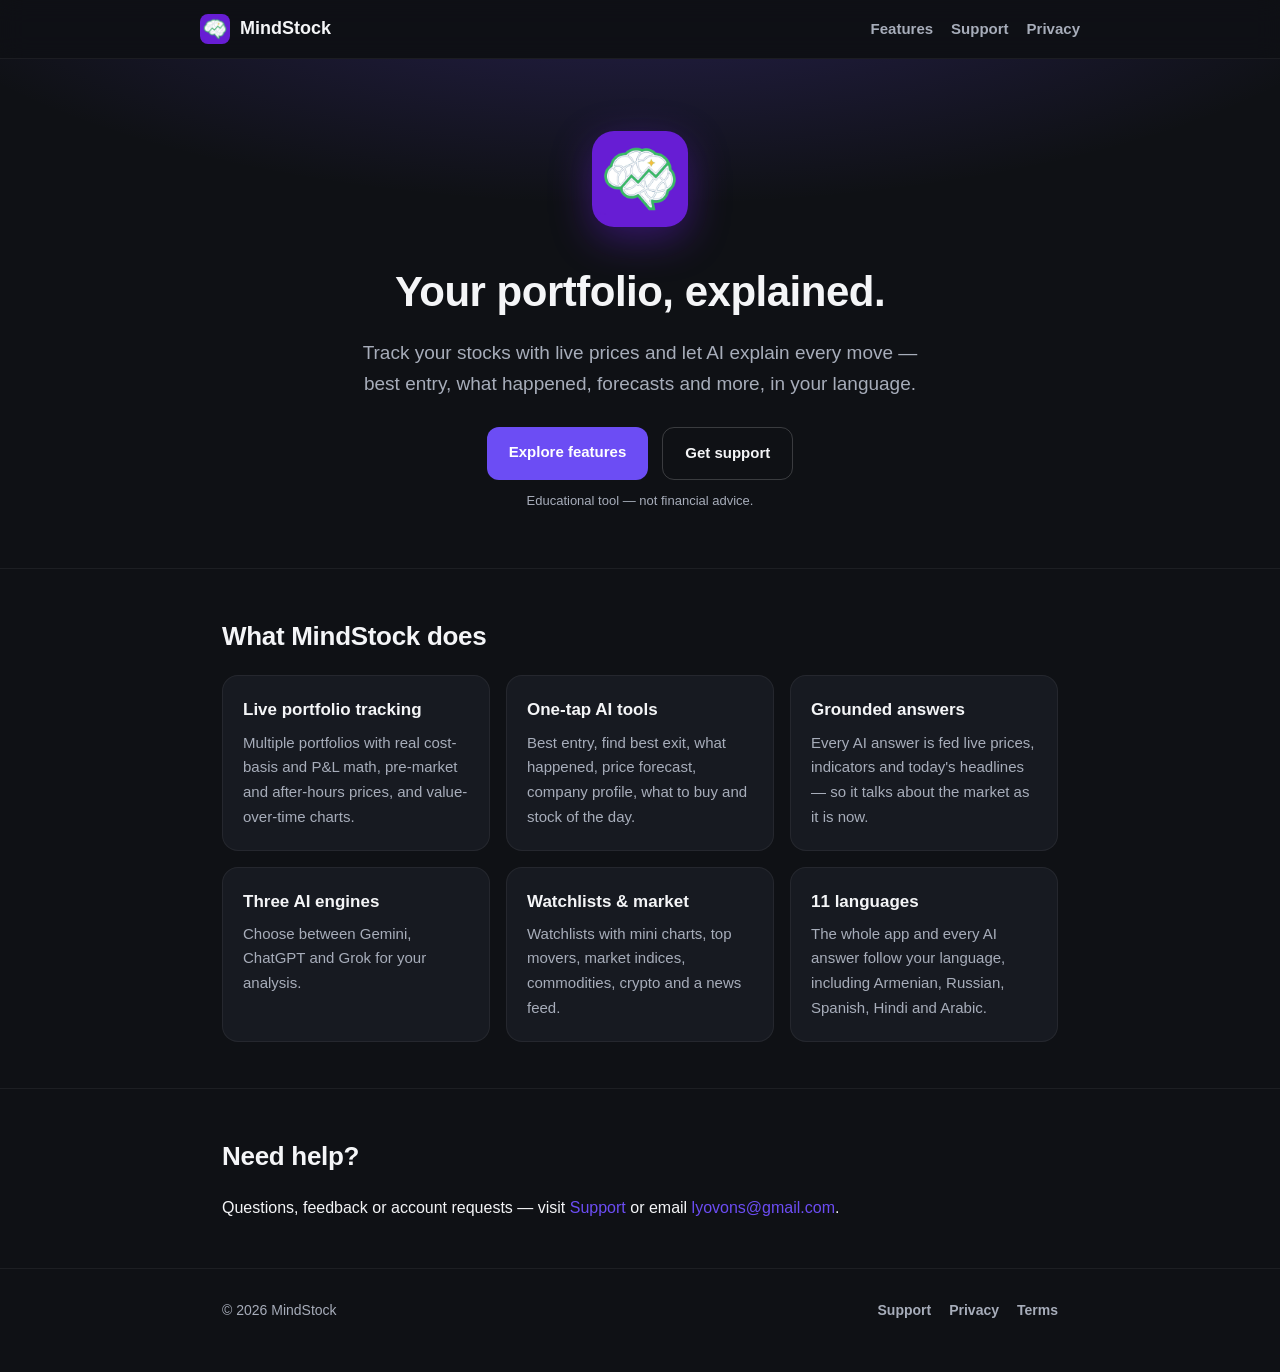
==== index.html @ dccc937d "MindStock static site: landing, support, privacy, terms Co-Authored-By: Claude Fable 5 <noreply@anth" ====
<!DOCTYPE html>
<html lang="en">
<head>
<meta charset="UTF-8" />
<meta name="viewport" content="width=device-width, initial-scale=1.0" />
<title>MindStock — Your portfolio, explained.</title>
<meta name="description" content="MindStock tracks your stock portfolio with live prices and explains every move with AI — best entry, what happened, forecasts and more, in your language." />
<link rel="icon" href="assets/icon.jpg" />
<link rel="stylesheet" href="assets/style.css" />
</head>
<body>
<header>
  <div class="wrap nav">
    <a class="brand" href="/"><img src="assets/icon.jpg" alt="MindStock" /> MindStock</a>
    <span class="spacer"></span>
    <a class="link" href="#features">Features</a>
    <a class="link" href="support.html">Support</a>
    <a class="link" href="privacy.html">Privacy</a>
  </div>
</header>

<main>
  <div class="hero">
    <div class="wrap">
      <img class="app" src="assets/icon.jpg" alt="MindStock app icon" />
      <h1>Your portfolio, explained.</h1>
      <p class="tag">Track your stocks with live prices and let AI explain every move — best entry, what happened, forecasts and more, in your language.</p>
      <div class="badges">
        <a class="btn" href="#features">Explore features</a>
        <a class="btn ghost" href="support.html">Get support</a>
      </div>
      <p class="note">Educational tool — not financial advice.</p>
    </div>
  </div>

  <section class="block" id="features">
    <div class="wrap">
      <h2>What MindStock does</h2>
      <div class="features">
        <div class="card"><h3>Live portfolio tracking</h3><p>Multiple portfolios with real cost-basis and P&amp;L math, pre-market and after-hours prices, and value-over-time charts.</p></div>
        <div class="card"><h3>One-tap AI tools</h3><p>Best entry, find best exit, what happened, price forecast, company profile, what to buy and stock of the day.</p></div>
        <div class="card"><h3>Grounded answers</h3><p>Every AI answer is fed live prices, indicators and today's headlines — so it talks about the market as it is now.</p></div>
        <div class="card"><h3>Three AI engines</h3><p>Choose between Gemini, ChatGPT and Grok for your analysis.</p></div>
        <div class="card"><h3>Watchlists &amp; market</h3><p>Watchlists with mini charts, top movers, market indices, commodities, crypto and a news feed.</p></div>
        <div class="card"><h3>11 languages</h3><p>The whole app and every AI answer follow your language, including Armenian, Russian, Spanish, Hindi and Arabic.</p></div>
      </div>
    </div>
  </section>

  <section class="block">
    <div class="wrap">
      <h2>Need help?</h2>
      <p>Questions, feedback or account requests — visit <a href="support.html">Support</a> or email
        <a href="mailto:lyovons@gmail.com">lyovons@gmail.com</a>.</p>
    </div>
  </section>
</main>

<footer>
  <div class="wrap row">
    <span>© <span id="y"></span> MindStock</span>
    <span class="spacer"></span>
    <a href="support.html">Support</a>
    <a href="privacy.html">Privacy</a>
    <a href="terms.html">Terms</a>
  </div>
</footer>
<script>document.getElementById('y').textContent = new Date().getFullYear();</script>
</body>
</html>
---- assets/style.css ----
:root {
  --violet: #6C4DF4;
  --violet-deep: #671DD4;
  --bg: #0f1115;
  --surface: #171a21;
  --text: #f4f5f7;
  --muted: #a7adba;
  --gain: #4AA377;
  --radius: 16px;
}

* { box-sizing: border-box; margin: 0; padding: 0; }

html { scroll-behavior: smooth; }

body {
  font-family: -apple-system, BlinkMacSystemFont, "Segoe UI", Roboto, Helvetica, Arial, sans-serif;
  background: var(--bg);
  color: var(--text);
  line-height: 1.65;
  -webkit-font-smoothing: antialiased;
}

a { color: var(--violet); text-decoration: none; }
a:hover { text-decoration: underline; }

.wrap { max-width: 880px; margin: 0 auto; padding: 0 22px; }

/* Header */
header {
  position: sticky; top: 0; z-index: 10;
  background: rgba(15,17,21,0.82);
  backdrop-filter: saturate(150%) blur(12px);
  border-bottom: 1px solid rgba(255,255,255,0.06);
}
.nav { display: flex; align-items: center; gap: 18px; padding: 14px 0; }
.brand { display: flex; align-items: center; gap: 10px; font-weight: 800; font-size: 18px; color: var(--text); }
.brand img { width: 30px; height: 30px; border-radius: 8px; }
.nav .spacer { flex: 1; }
.nav a.link { color: var(--muted); font-weight: 600; font-size: 15px; }
.nav a.link:hover { color: var(--text); text-decoration: none; }

/* Hero */
.hero {
  text-align: center;
  padding: 72px 0 56px;
  background:
    radial-gradient(1100px 380px at 50% -120px, rgba(108,77,244,0.28), transparent 70%);
}
.hero img.app { width: 96px; height: 96px; border-radius: 22px; box-shadow: 0 12px 40px rgba(103,29,212,0.45); }
.hero h1 { font-size: 42px; margin: 22px 0 10px; letter-spacing: -0.5px; }
.hero p.tag { font-size: 19px; color: var(--muted); max-width: 560px; margin: 0 auto 28px; }

.badges { display: flex; gap: 14px; justify-content: center; flex-wrap: wrap; }
.btn {
  display: inline-block; background: var(--violet); color: #fff; font-weight: 700;
  padding: 13px 22px; border-radius: 12px; font-size: 15px;
}
.btn.ghost { background: transparent; border: 1px solid rgba(255,255,255,0.18); color: var(--text); }
.btn:hover { text-decoration: none; opacity: 0.92; }

/* Sections */
section.block { padding: 46px 0; border-top: 1px solid rgba(255,255,255,0.06); }
section.block h2 { font-size: 26px; margin-bottom: 18px; letter-spacing: -0.3px; }

.features { display: grid; grid-template-columns: repeat(auto-fit, minmax(240px, 1fr)); gap: 16px; }
.card { background: var(--surface); border: 1px solid rgba(255,255,255,0.06); border-radius: var(--radius); padding: 20px; }
.card h3 { font-size: 17px; margin-bottom: 6px; }
.card p { color: var(--muted); font-size: 15px; }

/* Legal pages */
.legal h1 { font-size: 32px; margin: 36px 0 6px; }
.legal .updated { color: var(--muted); margin-bottom: 28px; }
.legal h2 { font-size: 20px; margin: 28px 0 8px; }
.legal p, .legal li { color: #d7dae1; margin-bottom: 10px; }
.legal ul { padding-left: 22px; margin-bottom: 12px; }

/* Footer */
footer { border-top: 1px solid rgba(255,255,255,0.06); padding: 30px 0 50px; color: var(--muted); font-size: 14px; }
footer .row { display: flex; gap: 18px; flex-wrap: wrap; align-items: center; }
footer a { color: var(--muted); font-weight: 600; }
footer .spacer { flex: 1; }

.note { color: var(--muted); font-size: 13px; margin-top: 10px; }
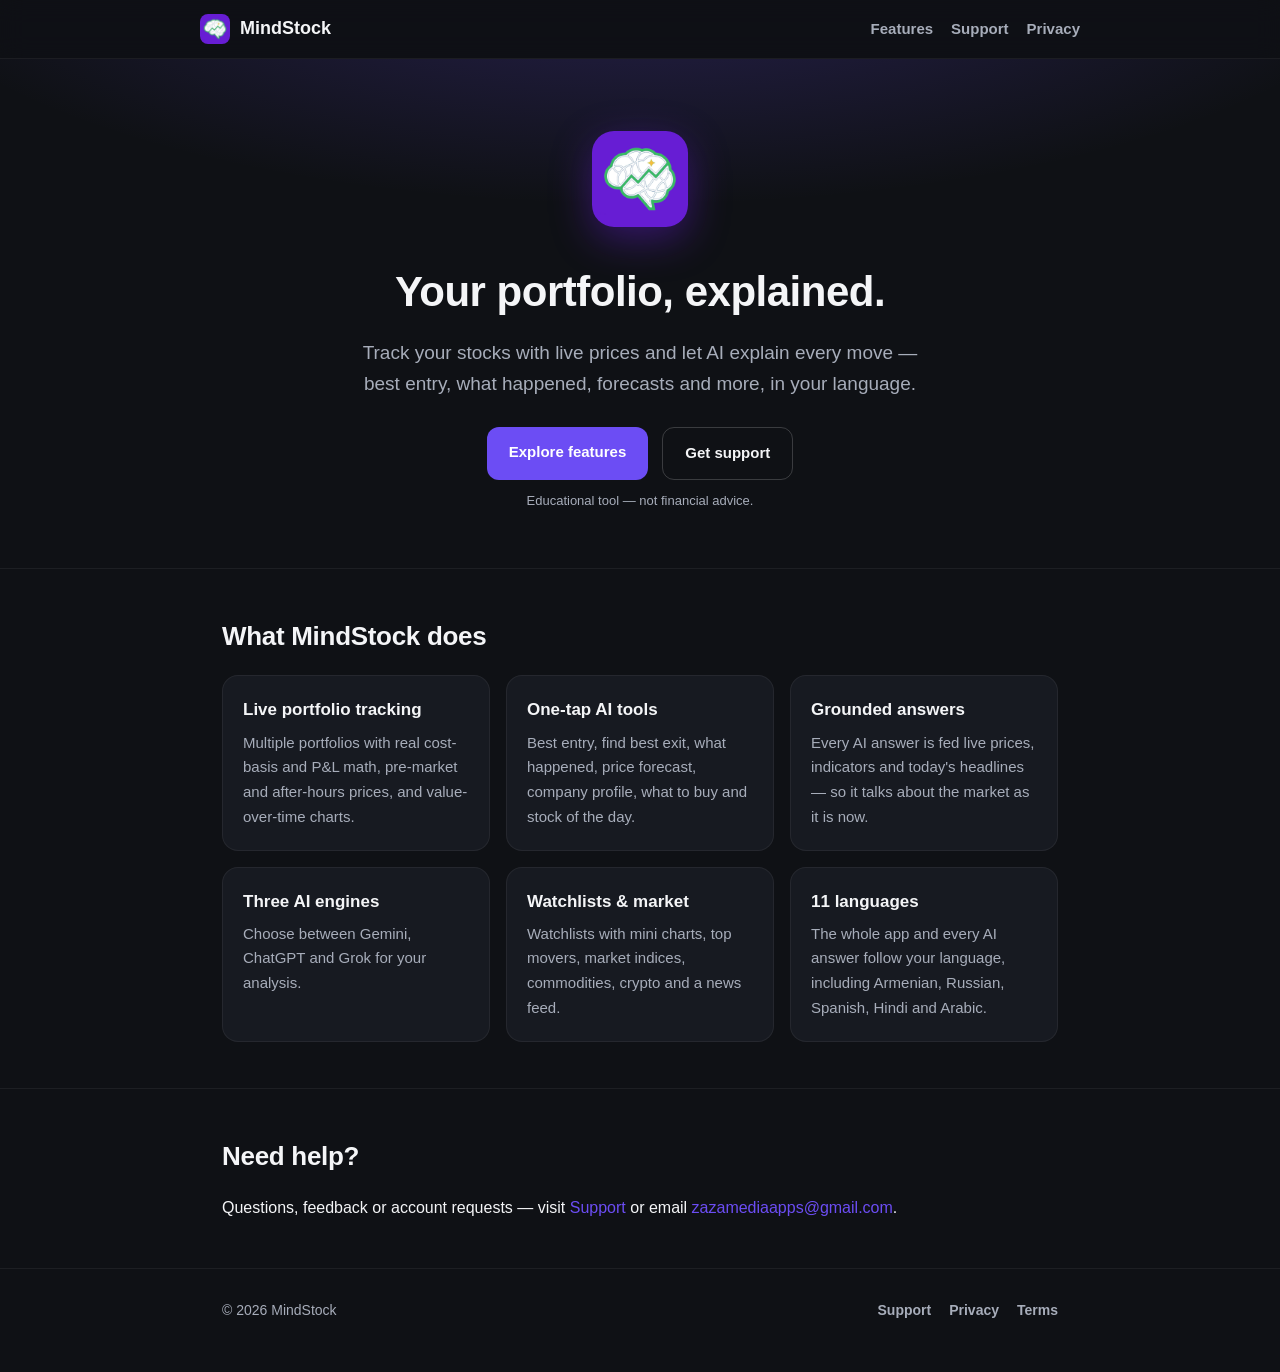
==== commit aa4ed786: "Change contact email to zazamediaapps@gmail.com" ====
--- a/index.html
+++ b/index.html
@@ -51,7 +51,7 @@
     <div class="wrap">
       <h2>Need help?</h2>
       <p>Questions, feedback or account requests — visit <a href="support.html">Support</a> or email
-        <a href="mailto:lyovons@gmail.com">lyovons@gmail.com</a>.</p>
+        <a href="mailto:zazamediaapps@gmail.com">zazamediaapps@gmail.com</a>.</p>
     </div>
   </section>
 </main>
